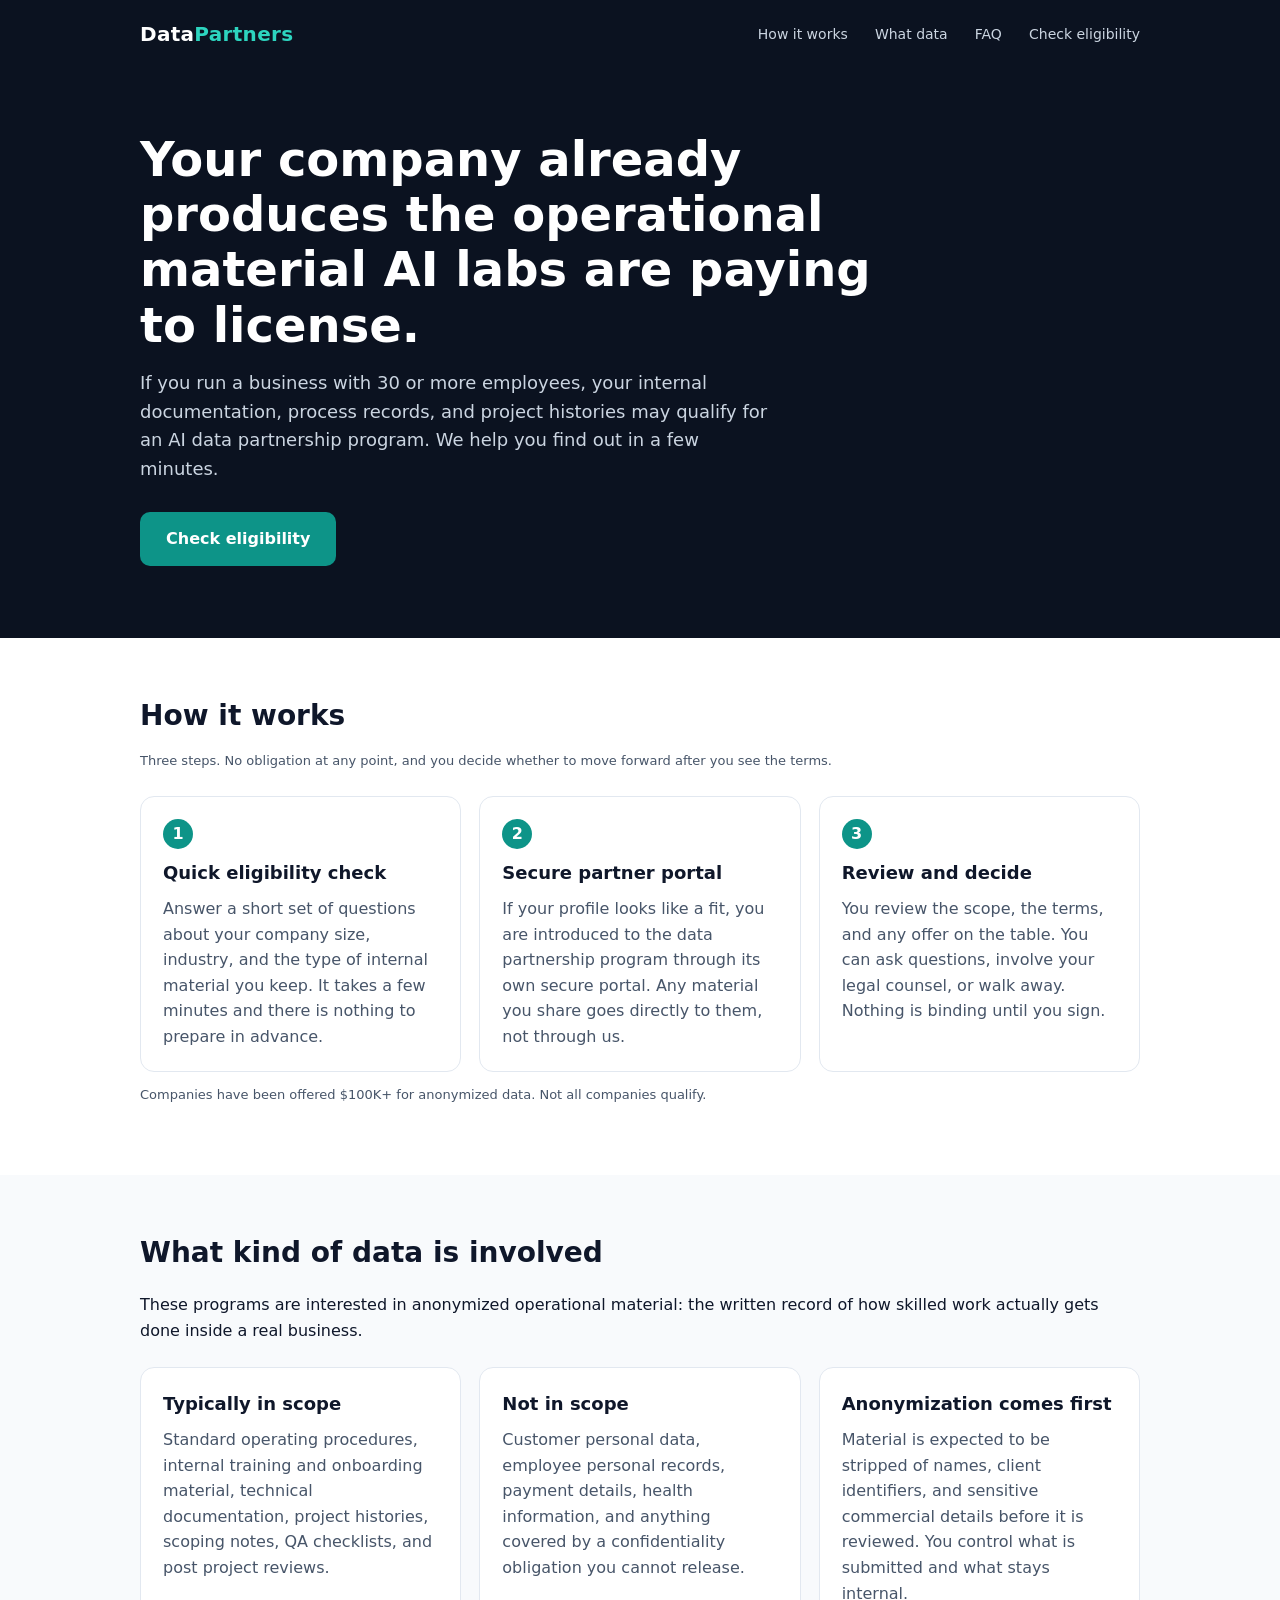
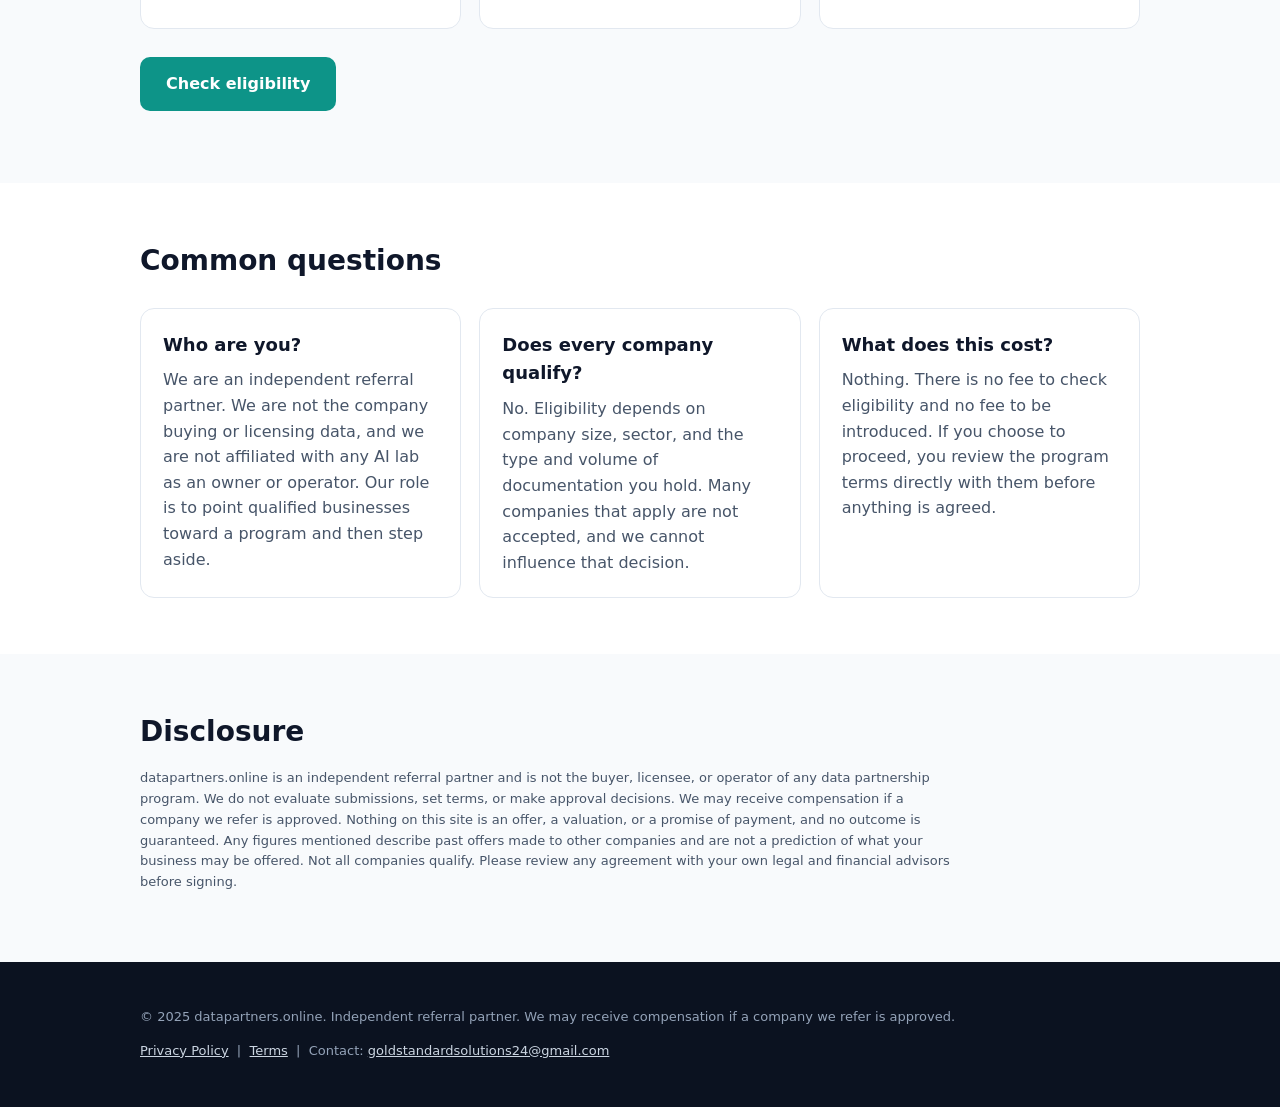
==== index.html @ 8db8a041 "init datapartners root site" ====
<!DOCTYPE html>
<html lang="en">
<head>
<meta charset="utf-8">
<meta name="viewport" content="width=device-width, initial-scale=1">
<title>Data Partners | AI Data Partnership Referrals for Companies With 30+ Employees</title>
<meta name="description" content="Independent referral partner helping businesses with 30 or more employees check eligibility for AI data partnership programs that license anonymized operational material.">
<link rel="stylesheet" href="/style.css">
</head>
<body>

<header>
  <div class="wrap">
    <nav>
      <a class="logo" href="/">Data<span>Partners</span></a>
      <div>
        <a class="link" href="#how">How it works</a>
        <a class="link" href="#data">What data</a>
        <a class="link" href="#faq">FAQ</a>
        <a class="link" href="https://go.datapartners.online">Check eligibility</a>
      </div>
    </nav>
    <div class="hero">
      <h1>Your company already produces the operational material AI labs are paying to license.</h1>
      <p>If you run a business with 30 or more employees, your internal documentation, process records, and project histories may qualify for an AI data partnership program. We help you find out in a few minutes.</p>
      <a class="btn" href="https://go.datapartners.online">Check eligibility</a>
    </div>
  </div>
</header>

<section id="how">
  <div class="wrap">
    <h2>How it works</h2>
    <p class="note">Three steps. No obligation at any point, and you decide whether to move forward after you see the terms.</p>
    <div class="grid">
      <div class="card">
        <span class="num">1</span>
        <h3>Quick eligibility check</h3>
        <p>Answer a short set of questions about your company size, industry, and the type of internal material you keep. It takes a few minutes and there is nothing to prepare in advance.</p>
      </div>
      <div class="card">
        <span class="num">2</span>
        <h3>Secure partner portal</h3>
        <p>If your profile looks like a fit, you are introduced to the data partnership program through its own secure portal. Any material you share goes directly to them, not through us.</p>
      </div>
      <div class="card">
        <span class="num">3</span>
        <h3>Review and decide</h3>
        <p>You review the scope, the terms, and any offer on the table. You can ask questions, involve your legal counsel, or walk away. Nothing is binding until you sign.</p>
      </div>
    </div>
    <p class="note">Companies have been offered $100K+ for anonymized data. Not all companies qualify.</p>
  </div>
</section>

<section class="alt" id="data">
  <div class="wrap">
    <h2>What kind of data is involved</h2>
    <p>These programs are interested in anonymized operational material: the written record of how skilled work actually gets done inside a real business.</p>
    <div class="grid">
      <div class="card">
        <h3>Typically in scope</h3>
        <p>Standard operating procedures, internal training and onboarding material, technical documentation, project histories, scoping notes, QA checklists, and post project reviews.</p>
      </div>
      <div class="card">
        <h3>Not in scope</h3>
        <p>Customer personal data, employee personal records, payment details, health information, and anything covered by a confidentiality obligation you cannot release.</p>
      </div>
      <div class="card">
        <h3>Anonymization comes first</h3>
        <p>Material is expected to be stripped of names, client identifiers, and sensitive commercial details before it is reviewed. You control what is submitted and what stays internal.</p>
      </div>
    </div>
    <p style="margin-top:28px"><a class="btn" href="https://go.datapartners.online">Check eligibility</a></p>
  </div>
</section>

<section id="faq">
  <div class="wrap">
    <h2>Common questions</h2>
    <div class="grid">
      <div class="card">
        <h3>Who are you?</h3>
        <p>We are an independent referral partner. We are not the company buying or licensing data, and we are not affiliated with any AI lab as an owner or operator. Our role is to point qualified businesses toward a program and then step aside.</p>
      </div>
      <div class="card">
        <h3>Does every company qualify?</h3>
        <p>No. Eligibility depends on company size, sector, and the type and volume of documentation you hold. Many companies that apply are not accepted, and we cannot influence that decision.</p>
      </div>
      <div class="card">
        <h3>What does this cost?</h3>
        <p>Nothing. There is no fee to check eligibility and no fee to be introduced. If you choose to proceed, you review the program terms directly with them before anything is agreed.</p>
      </div>
    </div>
  </div>
</section>

<section class="alt">
  <div class="wrap">
    <h2>Disclosure</h2>
    <p class="note">datapartners.online is an independent referral partner and is not the buyer, licensee, or operator of any data partnership program. We do not evaluate submissions, set terms, or make approval decisions. We may receive compensation if a company we refer is approved. Nothing on this site is an offer, a valuation, or a promise of payment, and no outcome is guaranteed. Any figures mentioned describe past offers made to other companies and are not a prediction of what your business may be offered. Not all companies qualify. Please review any agreement with your own legal and financial advisors before signing.</p>
  </div>
</section>

<footer>
  <div class="wrap">
    <p>&copy; 2025 datapartners.online. Independent referral partner. We may receive compensation if a company we refer is approved.</p>
    <p><a href="/privacy.html">Privacy Policy</a> &nbsp;|&nbsp; <a href="/terms.html">Terms</a> &nbsp;|&nbsp; Contact: <a href="mailto:goldstandardsolutions24@gmail.com">goldstandardsolutions24@gmail.com</a></p>
  </div>
</footer>

</body>
</html>
---- style.css ----
:root{--navy:#0b1220;--ink:#0f172a;--mut:#475569;--line:#e2e8f0;--teal:#0d9488;--teal2:#0f766e;--bg:#f8fafc}
*{box-sizing:border-box}body{margin:0;font-family:Inter,system-ui,-apple-system,Segoe UI,Roboto,sans-serif;color:var(--ink);background:#fff;line-height:1.6}
a{color:var(--teal2)}header{background:var(--navy);color:#fff}.wrap{max-width:1040px;margin:0 auto;padding:0 20px}
nav{display:flex;justify-content:space-between;align-items:center;padding:18px 0}.logo{font-weight:800;letter-spacing:.3px;font-size:20px;color:#fff;text-decoration:none}.logo span{color:#2dd4bf}
nav a.link{color:#cbd5e1;text-decoration:none;margin-left:22px;font-size:14px}
.hero{padding:64px 0 72px}.hero h1{font-size:clamp(30px,5vw,48px);line-height:1.15;margin:0 0 16px;max-width:760px}
.hero p{color:#cbd5e1;font-size:18px;max-width:640px;margin:0 0 28px}
.btn{display:inline-block;background:var(--teal);color:#fff;text-decoration:none;font-weight:700;padding:14px 26px;border-radius:10px}.btn:hover{background:var(--teal2)}
section{padding:56px 0}.alt{background:var(--bg)}h2{font-size:28px;margin:0 0 12px}
.grid{display:grid;gap:18px;grid-template-columns:repeat(auto-fit,minmax(240px,1fr));margin-top:24px}
.card{background:#fff;border:1px solid var(--line);border-radius:14px;padding:22px}.card h3{margin:0 0 8px;font-size:18px}.card p{margin:0;color:var(--mut)}
.num{display:inline-flex;width:30px;height:30px;border-radius:50%;background:var(--teal);color:#fff;align-items:center;justify-content:center;font-weight:700;margin-bottom:10px}
.note{font-size:13px;color:var(--mut);max-width:820px}
footer{background:var(--navy);color:#94a3b8;padding:32px 0;font-size:13px}footer a{color:#cbd5e1}
.doc{max-width:760px;margin:0 auto;padding:48px 20px}.doc h1{font-size:34px}.doc h2{font-size:20px;margin-top:28px}
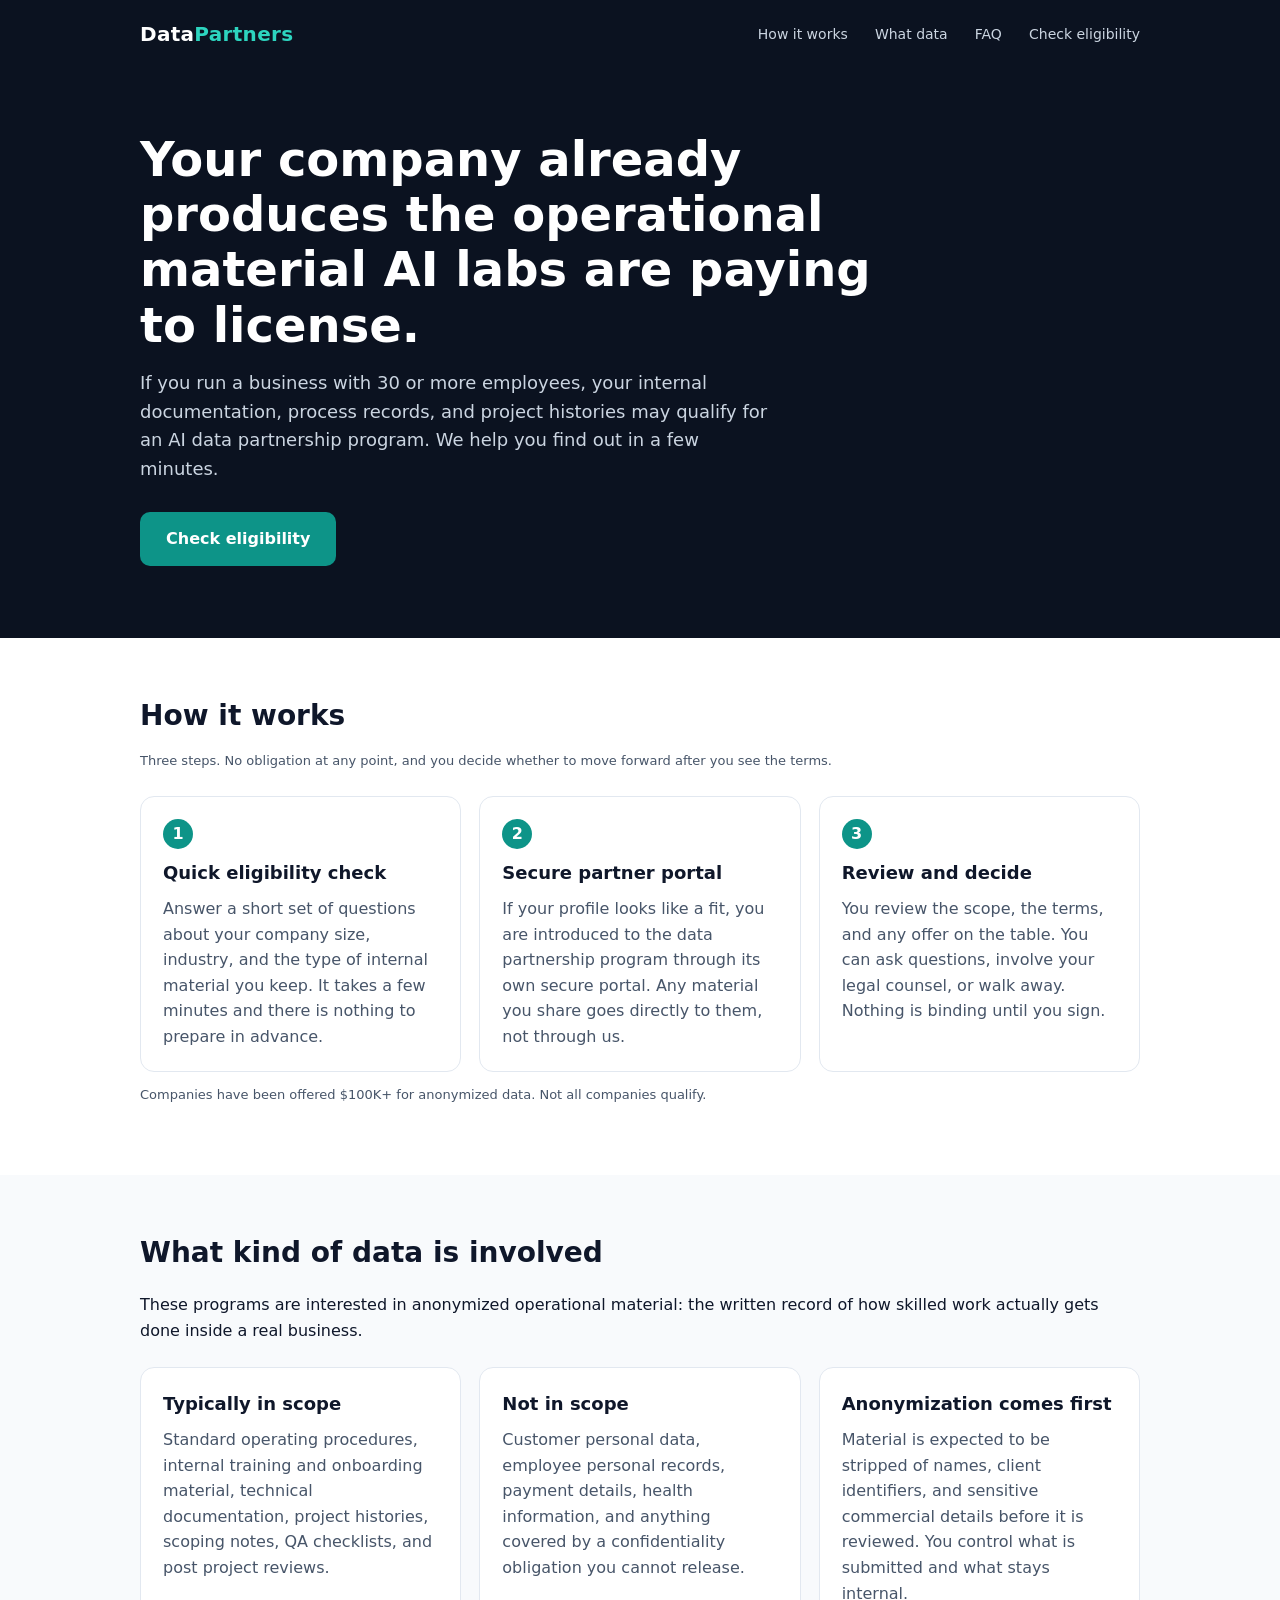
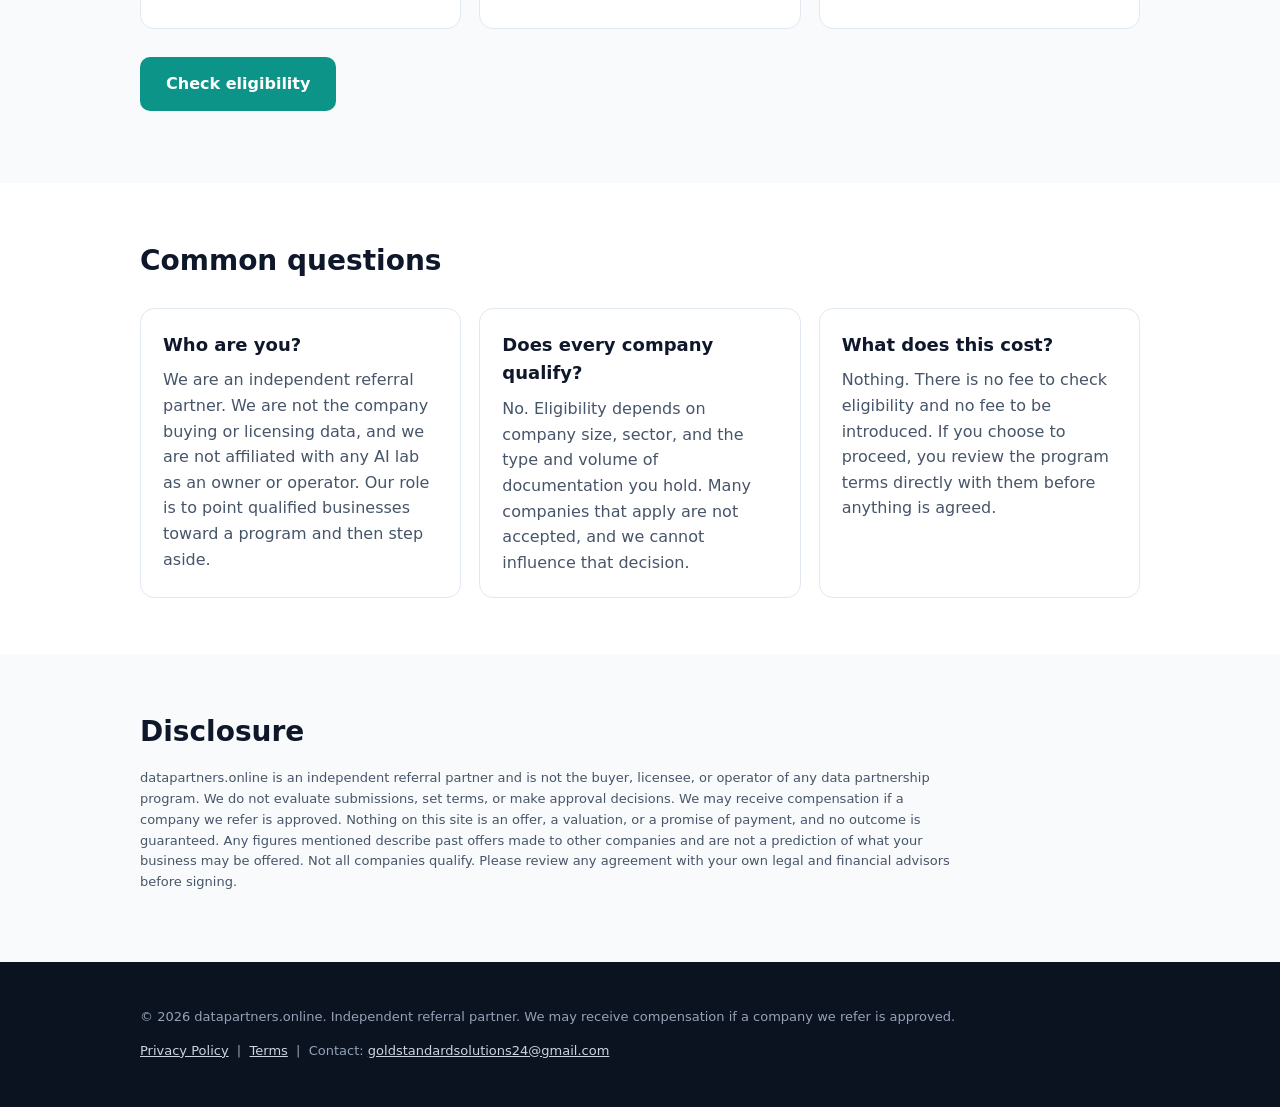
==== commit c416308c: "fix(footer): update copyright year from 2025 to 2026" ====
--- a/index.html
+++ b/index.html
@@ -104,7 +104,7 @@
 
 <footer>
   <div class="wrap">
-    <p>&copy; 2025 datapartners.online. Independent referral partner. We may receive compensation if a company we refer is approved.</p>
+    <p>&copy; 2026 datapartners.online. Independent referral partner. We may receive compensation if a company we refer is approved.</p>
     <p><a href="/privacy.html">Privacy Policy</a> &nbsp;|&nbsp; <a href="/terms.html">Terms</a> &nbsp;|&nbsp; Contact: <a href="mailto:goldstandardsolutions24@gmail.com">goldstandardsolutions24@gmail.com</a></p>
   </div>
 </footer>
